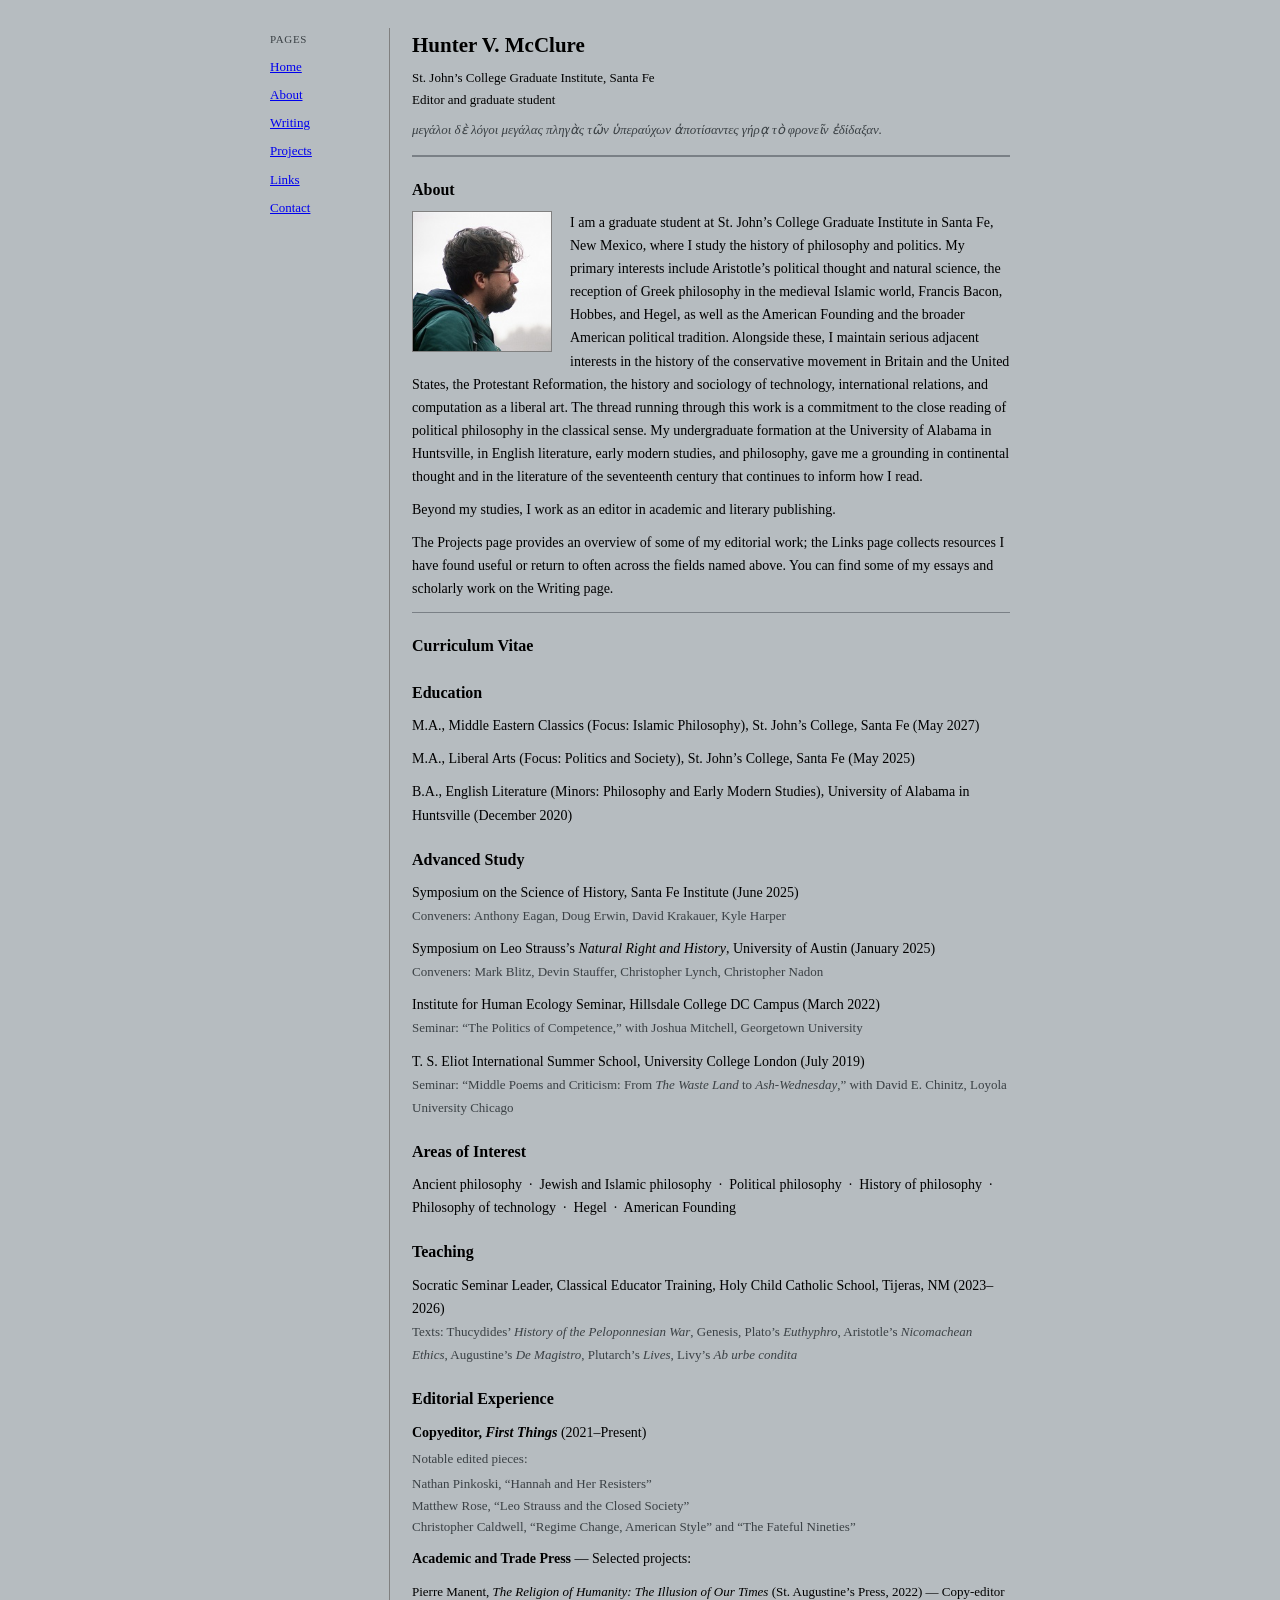
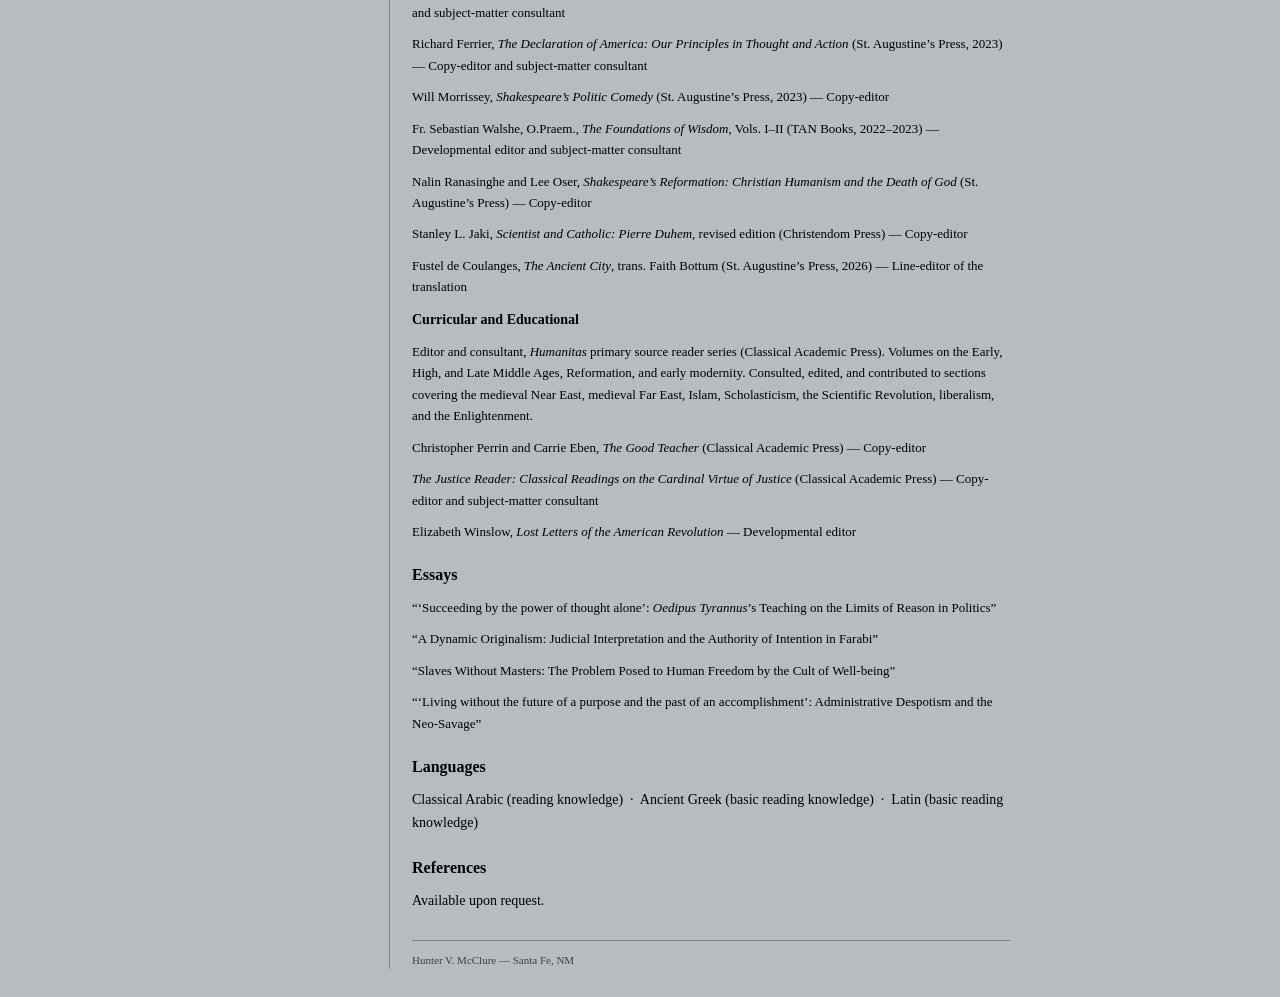
==== about.html @ e5b48d53 "Update about.html" ====
<!DOCTYPE html>
<html lang="en">
<head>
  <meta charset="UTF-8">
  <meta name="viewport" content="width=device-width, initial-scale=1.0">
  <title>About &mdash; Hunter V. McClure</title>
  <link rel="stylesheet" href="style.css">
</head>
<body>
<div class="page-wrap">

  <nav class="nav-col">
    <div class="nav-label">Pages</div>
    <ul>
      <li><a href="index.html">Home</a></li>
      <li><a href="about.html">About</a></li>
      <li><a href="writing.html">Writing</a></li>
      <li><a href="projects.html">Projects</a></li>
      <li><a href="links.html">Links</a></li>
      <li><a href="contact.html">Contact</a></li>
    </ul>
  </nav>

  <div class="main-col">

    <header class="site-header">
      <h1>Hunter V. McClure</h1>
      <div class="tagline">
        St. John&#8217;s College Graduate Institute, Santa Fe<br>
        Editor and graduate student
      </div>
      <div class="epigraph">&#956;&#949;&#947;&#940;&#955;&#959;&#953; &#948;&#8050; &#955;&#972;&#947;&#959;&#953; &#956;&#949;&#947;&#940;&#955;&#945;&#962; &#960;&#955;&#951;&#947;&#8048;&#962; &#964;&#8182;&#957; &#8017;&#960;&#949;&#961;&#945;&#973;&#967;&#969;&#957; &#7936;&#960;&#959;&#964;&#943;&#963;&#945;&#957;&#964;&#949;&#962; &#947;&#942;&#961;&#8115; &#964;&#8056; &#966;&#961;&#959;&#957;&#949;&#8150;&#957; &#7952;&#948;&#943;&#948;&#945;&#958;&#945;&#957;.</div>
    </header>

    <hr>

    <h2>About</h2>

      <img src="photo.jpeg" alt="Hunter V. McClure"
           style="float:left; margin: 0 18px 12px 0;
                  border: 1px solid var(--border); max-width: 140px;">

    <p>I am a graduate student at St. John&#8217;s College Graduate Institute in Santa Fe, New Mexico, where I study the history of philosophy and politics. My primary interests include Aristotle&#8217;s political thought and natural science, the reception of Greek philosophy in the medieval Islamic world, Francis Bacon, Hobbes, and Hegel, as well as the American Founding and the broader American political tradition. Alongside these, I maintain serious adjacent interests in the history of the conservative movement in Britain and the United States, the Protestant Reformation, the history and sociology of technology, international relations, and computation as a liberal art. The thread running through this work is a commitment to the close reading of political philosophy in the classical sense. My undergraduate formation at the University of Alabama in Huntsville, in English literature, early modern studies, and philosophy, gave me a grounding in continental thought and in the literature of the seventeenth century that continues to inform how I read.</p>

    <p>Beyond my studies, I work as an editor in academic and literary publishing.</p>

    <p>The Projects page provides an overview of some of my editorial work; the Links page collects resources I have found useful or return to often across the fields named above. You can find some of my essays and scholarly work on the Writing page.</p>

    <hr class="thin">

    <h2>Curriculum Vitae</h2>

    <h2>Education</h2>

    <p>M.A., Middle Eastern Classics (Focus: Islamic Philosophy), St. John&#8217;s College, Santa Fe (May 2027)</p>
    <p>M.A., Liberal Arts (Focus: Politics and Society), St. John&#8217;s College, Santa Fe (May 2025)</p>
    <p>B.A., English Literature (Minors: Philosophy and Early Modern Studies), University of Alabama in Huntsville (December 2020)</p>

    <h2>Advanced Study</h2>

    <p>Symposium on the Science of History, Santa Fe Institute (June 2025)<br>
    <span style="color: var(--text-muted); font-size: 13px;">Conveners: Anthony Eagan, Doug Erwin, David Krakauer, Kyle Harper</span></p>

    <p>Symposium on Leo Strauss&#8217;s <em>Natural Right and History</em>, University of Austin (January 2025)<br>
    <span style="color: var(--text-muted); font-size: 13px;">Conveners: Mark Blitz, Devin Stauffer, Christopher Lynch, Christopher Nadon</span></p>

    <p>Institute for Human Ecology Seminar, Hillsdale College DC Campus (March 2022)<br>
    <span style="color: var(--text-muted); font-size: 13px;">Seminar: &#8220;The Politics of Competence,&#8221; with Joshua Mitchell, Georgetown University</span></p>

    <p>T. S. Eliot International Summer School, University College London (July 2019)<br>
    <span style="color: var(--text-muted); font-size: 13px;">Seminar: &#8220;Middle Poems and Criticism: From <em>The Waste Land</em> to <em>Ash-Wednesday</em>,&#8221; with David E. Chinitz, Loyola University Chicago</span></p>

    <h2>Areas of Interest</h2>

    <p>Ancient philosophy &nbsp;&middot;&nbsp; Jewish and Islamic philosophy &nbsp;&middot;&nbsp; Political philosophy &nbsp;&middot;&nbsp; History of philosophy &nbsp;&middot;&nbsp; Philosophy of technology &nbsp;&middot;&nbsp; Hegel &nbsp;&middot;&nbsp; American Founding</p>

    <h2>Teaching</h2>

    <p>Socratic Seminar Leader, Classical Educator Training, Holy Child Catholic School, Tijeras, NM (2023&ndash;2026)<br>
    <span style="color: var(--text-muted); font-size: 13px;">Texts: Thucydides&#8217; <em>History of the Peloponnesian War</em>, Genesis, Plato&#8217;s <em>Euthyphro</em>, Aristotle&#8217;s <em>Nicomachean Ethics</em>, Augustine&#8217;s <em>De Magistro</em>, Plutarch&#8217;s <em>Lives</em>, Livy&#8217;s <em>Ab urbe condita</em></span></p>

    <h2>Editorial Experience</h2>

    <p><strong>Copyeditor, <em>First Things</em></strong> (2021&ndash;Present)</p>

    <p style="color: var(--text-muted); font-size: 13px; margin-top: -6px;">Notable edited pieces:</p>
    <p style="color: var(--text-muted); font-size: 13px; margin-top: -6px;">Nathan Pinkoski, &#8220;Hannah and Her Resisters&#8221;<br>
    Matthew Rose, &#8220;Leo Strauss and the Closed Society&#8221;<br>
    Christopher Caldwell, &#8220;Regime Change, American Style&#8221; and &#8220;The Fateful Nineties&#8221;</p>

    <p><strong>Academic and Trade Press</strong> &mdash; Selected projects:</p>

    <p style="font-size: 13px;">Pierre Manent, <em>The Religion of Humanity: The Illusion of Our Times</em> (St. Augustine&#8217;s Press, 2022) &mdash; Copy-editor and subject-matter consultant</p>
    <p style="font-size: 13px;">Richard Ferrier, <em>The Declaration of America: Our Principles in Thought and Action</em> (St. Augustine&#8217;s Press, 2023) &mdash; Copy-editor and subject-matter consultant</p>
    <p style="font-size: 13px;">Will Morrissey, <em>Shakespeare&#8217;s Politic Comedy</em> (St. Augustine&#8217;s Press, 2023) &mdash; Copy-editor</p>
    <p style="font-size: 13px;">Fr. Sebastian Walshe, O.Praem., <em>The Foundations of Wisdom</em>, Vols. I&ndash;II (TAN Books, 2022&ndash;2023) &mdash; Developmental editor and subject-matter consultant</p>
    <p style="font-size: 13px;">Nalin Ranasinghe and Lee Oser, <em>Shakespeare&#8217;s Reformation: Christian Humanism and the Death of God</em> (St. Augustine&#8217;s Press) &mdash; Copy-editor</p>
    <p style="font-size: 13px;">Stanley L. Jaki, <em>Scientist and Catholic: Pierre Duhem</em>, revised edition (Christendom Press) &mdash; Copy-editor</p>
    <p style="font-size: 13px;">Fustel de Coulanges, <em>The Ancient City</em>, trans. Faith Bottum (St. Augustine&#8217;s Press, 2026) &mdash; Line-editor of the translation</p>

    <p><strong>Curricular and Educational</strong></p>

    <p style="font-size: 13px;">Editor and consultant, <em>Humanitas</em> primary source reader series (Classical Academic Press). Volumes on the Early, High, and Late Middle Ages, Reformation, and early modernity. Consulted, edited, and contributed to sections covering the medieval Near East, medieval Far East, Islam, Scholasticism, the Scientific Revolution, liberalism, and the Enlightenment.</p>

    <p style="font-size: 13px;">Christopher Perrin and Carrie Eben, <em>The Good Teacher</em> (Classical Academic Press) &mdash; Copy-editor</p>
    <p style="font-size: 13px;"><em>The Justice Reader: Classical Readings on the Cardinal Virtue of Justice</em> (Classical Academic Press) &mdash; Copy-editor and subject-matter consultant</p>
    <p style="font-size: 13px;">Elizabeth Winslow, <em>Lost Letters of the American Revolution</em> &mdash; Developmental editor</p>

    <h2>Essays</h2>

    <p style="font-size: 13px;">&#8220;&#8216;Succeeding by the power of thought alone&#8217;: <em>Oedipus Tyrannus</em>&#8217;s Teaching on the Limits of Reason in Politics&#8221;</p>
    <p style="font-size: 13px;">&#8220;A Dynamic Originalism: Judicial Interpretation and the Authority of Intention in Farabi&#8221;</p>
    <p style="font-size: 13px;">&#8220;Slaves Without Masters: The Problem Posed to Human Freedom by the Cult of Well-being&#8221;</p>
    <p style="font-size: 13px;">&#8220;&#8216;Living without the future of a purpose and the past of an accomplishment&#8217;: Administrative Despotism and the Neo-Savage&#8221;</p>

    <h2>Languages</h2>

    <p>Classical Arabic (reading knowledge) &nbsp;&middot;&nbsp; Ancient Greek (basic reading knowledge) &nbsp;&middot;&nbsp; Latin (basic reading knowledge)</p>

    <h2>References</h2>

    <p>Available upon request.</p>

    <div class="site-footer">
      Hunter V. McClure &mdash; Santa Fe, NM
    </div>

  </div>
</div>
</body>
</html>
---- style.css ----
/* ── Palette: classic browser grey ── */
:root {
  --bg:           #b6bcc0;
  --text:         #000000;
  --text-muted:   #3a4044;
  --link:         #0000ee;
  --link-visited: #551a8b;
  --link-active:  #ee0000;
  --rule:         #7a8086;
  --border:       #808080;
  --nav-border:   #808080;
  --font:         Palatino, 'Palatino Linotype', 'Book Antiqua', serif;
}

* { margin: 0; padding: 0; box-sizing: border-box; }

body {
  background: var(--bg);
  color: var(--text);
  font-family: var(--font);
  font-size: 14px;
  line-height: 1.65;
  overflow-y: scroll;
}

/* ── Layout ── */
.page-wrap {
  display: flex;
  max-width: 780px;
  margin: 0 auto;
  padding: 28px 20px;
}

/* Left navigation column */
.nav-col {
  width: 120px;
  min-width: 120px;
  padding-right: 18px;
  border-right: 1px solid var(--nav-border);
  margin-right: 22px;
  padding-top: 2px;
  flex-shrink: 0;
}

.nav-col .nav-label {
  font-size: 11px;
  color: var(--text-muted);
  text-transform: uppercase;
  letter-spacing: 0.06em;
  margin-bottom: 7px;
}

.nav-col ul {
  list-style: none;
}

.nav-col ul li {
  margin-bottom: 5px;
}

.nav-col ul li a {
  font-size: 13px;
  color: var(--link);
  text-decoration: underline;
}

.nav-col ul li a:visited {
  color: var(--link-visited);
}

.nav-col ul li a:active {
  color: var(--link-active);
}

.nav-col ul li a:hover {
  color: #ee0000;
}

/* Main content column */
.main-col {
  flex: 1;
  min-width: 0;
}

/* ── Site header ── */
.site-header {
  margin-bottom: 14px;
}

.site-header h1 {
  font-size: 21px;
  font-weight: bold;
  font-family: var(--font);
  color: var(--text);
  margin-bottom: 4px;
}

.site-header .tagline {
  font-size: 13px;
  color: var(--text);
  line-height: 1.75;
  margin-bottom: 7px;
}

.site-header .epigraph {
  font-size: 13px;
  font-style: italic;
  color: var(--text-muted);
  line-height: 1.65;
}

/* ── Rules ── */
hr {
  border: none;
  border-top: 2px solid var(--rule);
  margin: 14px 0;
}

hr.thin {
  border-top-width: 1px;
  margin: 12px 0;
}

/* ── General typography ── */
h2 {
  font-size: 16px;
  font-weight: bold;
  font-family: var(--font);
  color: var(--text);
  margin: 20px 0 8px;
}

h2:first-child {
  margin-top: 0;
}

p {
  margin-bottom: 10px;
}

a {
  color: var(--link);
}

a:visited {
  color: var(--link-visited);
}

a:active {
  color: var(--link-active);
}

a:hover {
  color: #ee0000;
}

/* ── Entry lists: Writing and Projects ── */
.entry-list {
  list-style: none;
  margin-top: 12px;
}

.entry-list li {
  margin-bottom: 16px;
  padding-bottom: 16px;
  border-bottom: 1px solid var(--border);
}

.entry-list li:last-child {
  border-bottom: none;
  margin-bottom: 0;
  padding-bottom: 0;
}

.entry-title {
  font-weight: bold;
}

.entry-date {
  font-size: 12px;
  color: var(--text-muted);
  margin-left: 8px;
}

.entry-annotation {
  font-size: 13px;
  color: var(--text-muted);
  margin-top: 4px;
  line-height: 1.55;
}

/* ── Links page ── */
.links-section {
  margin-bottom: 20px;
}

.links-section h2 {
  margin-bottom: 8px;
}

.links-section ul {
  list-style: none;
}

.links-section ul li {
  margin-bottom: 10px;
}

.link-annotation {
  font-size: 12px;
  color: var(--text-muted);
  display: block;
  margin-top: 2px;
  line-height: 1.5;
}

/* ── Links page subheaders ── */
.links-section h3 {
  font-size: 13px;
  font-weight: bold;
  font-family: var(--font);
  color: var(--text);
  font-variant: small-caps;
  letter-spacing: 0.04em;
  margin: 16px 0 6px;
}

.links-section h3:first-of-type {
  margin-top: 8px;
}

/* ── Links page table of contents ── */
.links-toc {
  display: flex;
  flex-wrap: wrap;
  gap: 4px 12px;
  font-size: 13px;
  line-height: 1.9;
  margin: 6px 0 4px;
}

.links-toc .toc-item {
  white-space: nowrap;
}

.links-toc .toc-break {
  flex-basis: 100%;
  height: 0;
}

/* ── Contact page ── */
.contact-list {
  list-style: none;
  margin-top: 12px;
}

.contact-list li {
  margin-bottom: 12px;
  font-size: 13px;
  line-height: 1.5;
}

.contact-label {
  font-size: 11px;
  color: var(--text-muted);
  text-transform: uppercase;
  letter-spacing: 0.05em;
  display: block;
  margin-bottom: 2px;
}

/* ── Homepage intro ── */
.intro {
  font-size: 14px;
  line-height: 1.7;
}

/* ── Footer ── */
.site-footer {
  margin-top: 28px;
  padding-top: 10px;
  border-top: 1px solid var(--rule);
  font-size: 11px;
  color: var(--text-muted);
}

/* ── Placeholder text ── */
.placeholder {
  font-size: 13px;
  color: var(--text-muted);
  font-style: italic;
}

/* ── Photo placeholder comment (about.html) ──
   When ready, insert inside .main-col before the prose:
   <img src="photo.jpg" alt="Hunter V. McClure"
        style="float:left; margin: 0 18px 12px 0;
               border: 1px solid var(--border); max-width: 140px;">
── */
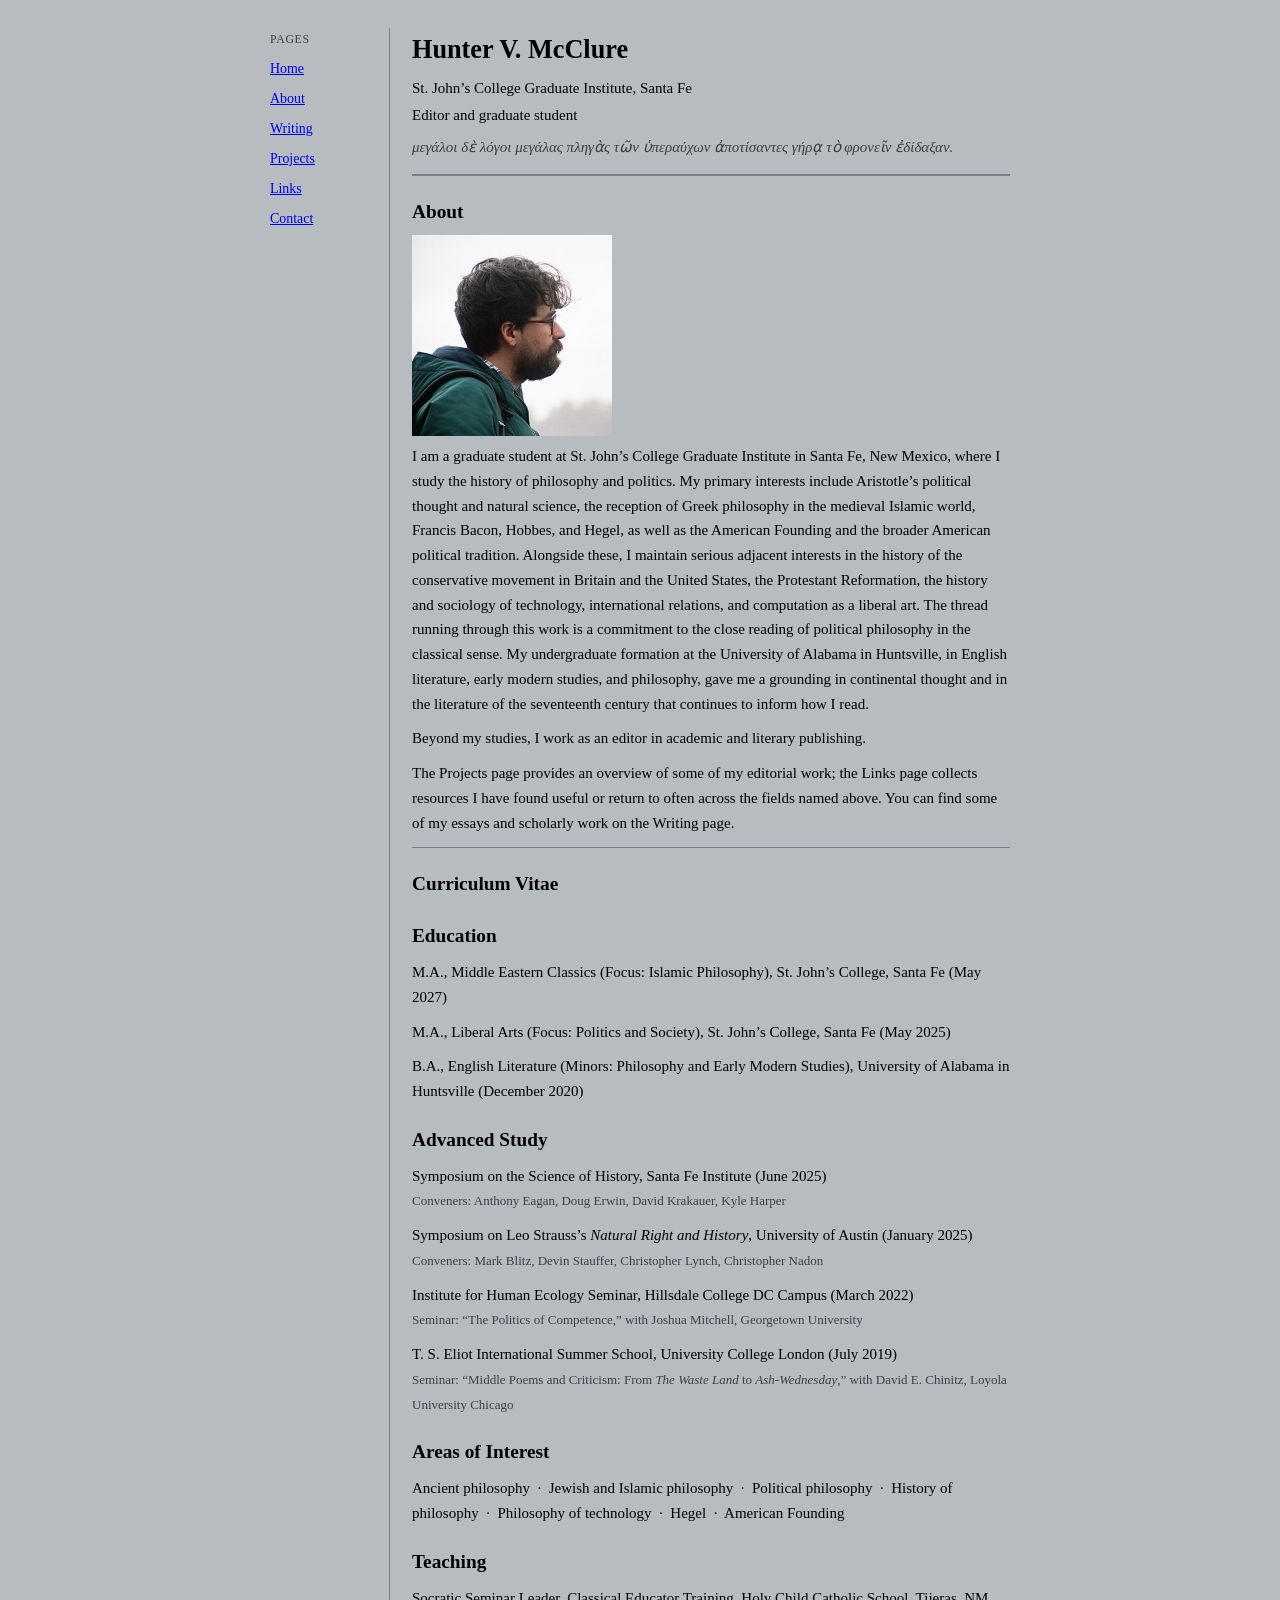
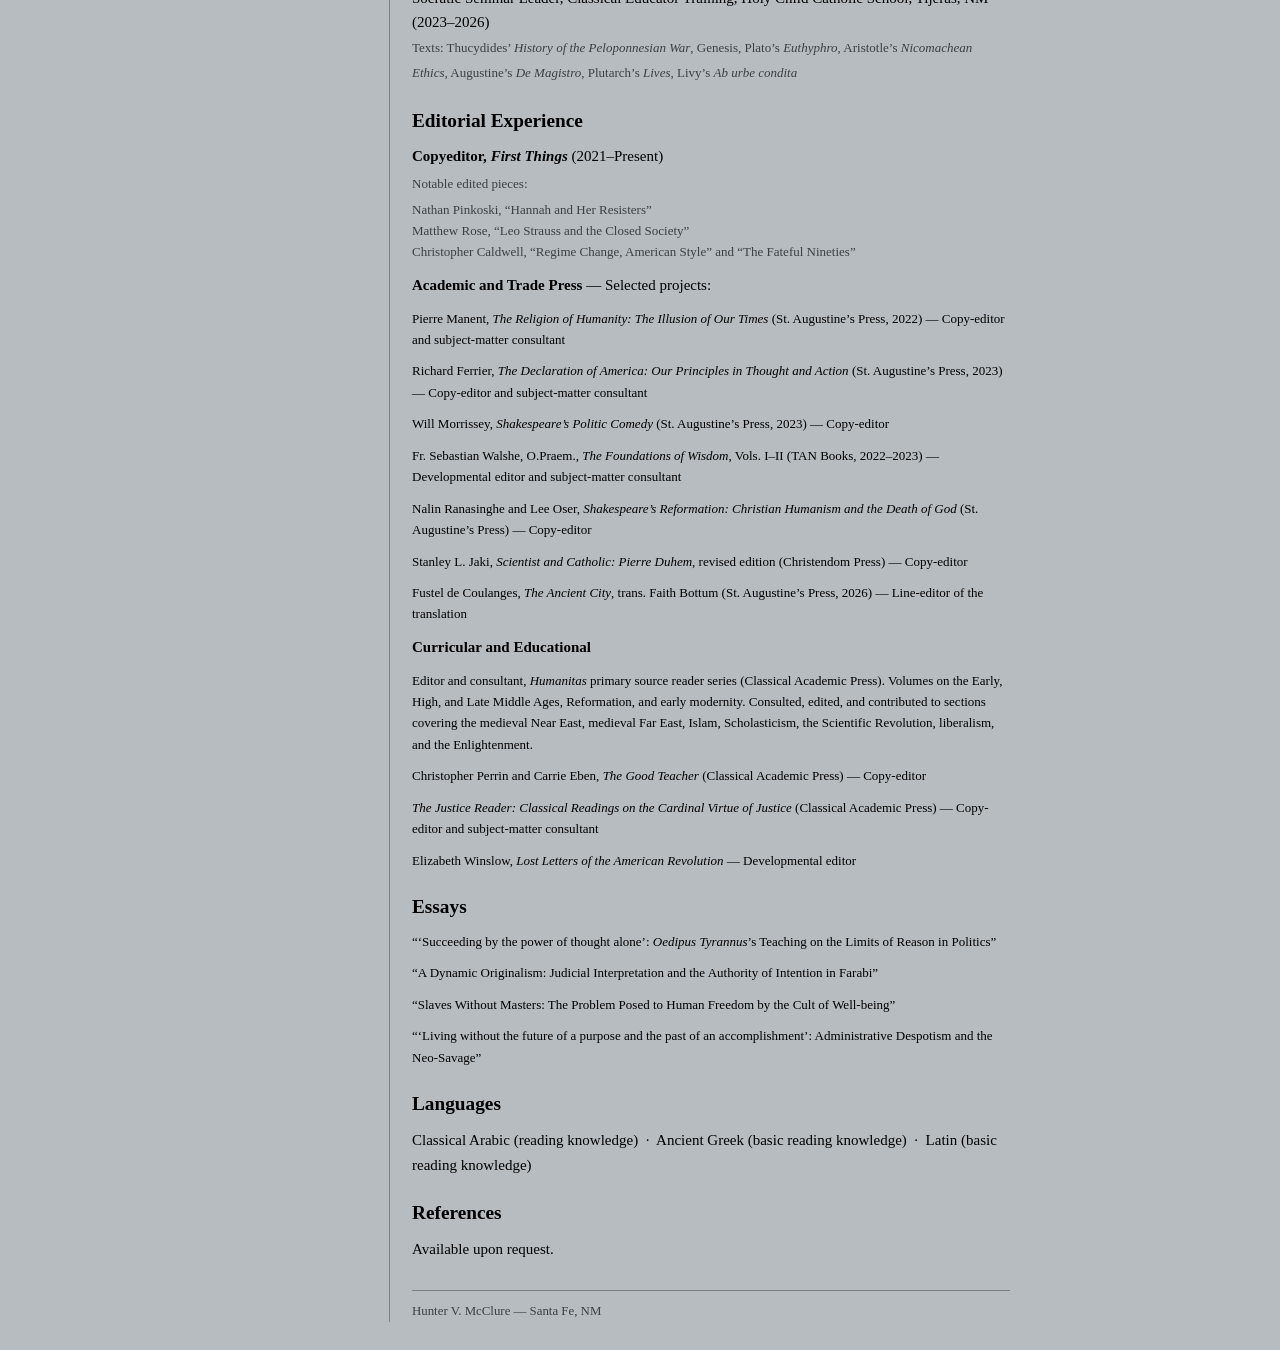
==== commit c383d33e: "Update image tag for about section" ====
--- a/about.html
+++ b/about.html
@@ -36,9 +36,7 @@
 
     <h2>About</h2>
 
-      <img src="photo.jpeg" alt="Hunter V. McClure"
-           style="float:left; margin: 0 18px 12px 0;
-                  border: 1px solid var(--border); max-width: 140px;">
+      <img class="about-photo" src="photo.jpeg" alt="Hunter V. McClure">
 
     <p>I am a graduate student at St. John&#8217;s College Graduate Institute in Santa Fe, New Mexico, where I study the history of philosophy and politics. My primary interests include Aristotle&#8217;s political thought and natural science, the reception of Greek philosophy in the medieval Islamic world, Francis Bacon, Hobbes, and Hegel, as well as the American Founding and the broader American political tradition. Alongside these, I maintain serious adjacent interests in the history of the conservative movement in Britain and the United States, the Protestant Reformation, the history and sociology of technology, international relations, and computation as a liberal art. The thread running through this work is a commitment to the close reading of political philosophy in the classical sense. My undergraduate formation at the University of Alabama in Huntsville, in English literature, early modern studies, and philosophy, gave me a grounding in continental thought and in the literature of the seventeenth century that continues to inform how I read.</p>
 
--- a/style.css
+++ b/style.css
@@ -1,4 +1,4 @@
-/* ── Palette: classic browser grey ── */
+/* ── Palette: cool pewter ── */
 :root {
   --bg:           #b6bcc0;
   --text:         #000000;
@@ -14,11 +14,15 @@
 
 * { margin: 0; padding: 0; box-sizing: border-box; }
 
+html {
+  font-size: 15px;
+}
+
 body {
   background: var(--bg);
   color: var(--text);
   font-family: var(--font);
-  font-size: 14px;
+  font-size: 1rem;
   line-height: 1.65;
   overflow-y: scroll;
 }
@@ -43,7 +47,7 @@
 }
 
 .nav-col .nav-label {
-  font-size: 11px;
+  font-size: 0.786rem;
   color: var(--text-muted);
   text-transform: uppercase;
   letter-spacing: 0.06em;
@@ -59,7 +63,7 @@
 }
 
 .nav-col ul li a {
-  font-size: 13px;
+  font-size: 0.929rem;
   color: var(--link);
   text-decoration: underline;
 }
@@ -88,7 +92,7 @@
 }
 
 .site-header h1 {
-  font-size: 21px;
+  font-size: 1.75rem;
   font-weight: bold;
   font-family: var(--font);
   color: var(--text);
@@ -96,14 +100,14 @@
 }
 
 .site-header .tagline {
-  font-size: 13px;
+  font-size: 1rem;
   color: var(--text);
   line-height: 1.75;
   margin-bottom: 7px;
 }
 
 .site-header .epigraph {
-  font-size: 13px;
+  font-size: 1rem;
   font-style: italic;
   color: var(--text-muted);
   line-height: 1.65;
@@ -123,7 +127,7 @@
 
 /* ── General typography ── */
 h2 {
-  font-size: 16px;
+  font-size: 1.286rem;
   font-weight: bold;
   font-family: var(--font);
   color: var(--text);
@@ -177,13 +181,13 @@
 }
 
 .entry-date {
-  font-size: 12px;
+  font-size: 0.929rem;
   color: var(--text-muted);
   margin-left: 8px;
 }
 
 .entry-annotation {
-  font-size: 13px;
+  font-size: 1rem;
   color: var(--text-muted);
   margin-top: 4px;
   line-height: 1.55;
@@ -207,7 +211,7 @@
 }
 
 .link-annotation {
-  font-size: 12px;
+  font-size: 0.929rem;
   color: var(--text-muted);
   display: block;
   margin-top: 2px;
@@ -216,7 +220,7 @@
 
 /* ── Links page subheaders ── */
 .links-section h3 {
-  font-size: 13px;
+  font-size: 0.929rem;
   font-weight: bold;
   font-family: var(--font);
   color: var(--text);
@@ -234,7 +238,7 @@
   display: flex;
   flex-wrap: wrap;
   gap: 4px 12px;
-  font-size: 13px;
+  font-size: 1rem;
   line-height: 1.9;
   margin: 6px 0 4px;
 }
@@ -256,12 +260,12 @@
 
 .contact-list li {
   margin-bottom: 12px;
-  font-size: 13px;
+  font-size: 0.929rem;
   line-height: 1.5;
 }
 
 .contact-label {
-  font-size: 11px;
+  font-size: 0.786rem;
   color: var(--text-muted);
   text-transform: uppercase;
   letter-spacing: 0.05em;
@@ -271,7 +275,7 @@
 
 /* ── Homepage intro ── */
 .intro {
-  font-size: 14px;
+  font-size: 1rem;
   line-height: 1.7;
 }
 
@@ -280,13 +284,13 @@
   margin-top: 28px;
   padding-top: 10px;
   border-top: 1px solid var(--rule);
-  font-size: 11px;
+  font-size: 0.857rem;
   color: var(--text-muted);
 }
 
 /* ── Placeholder text ── */
 .placeholder {
-  font-size: 13px;
+  font-size: 0.929rem;
   color: var(--text-muted);
   font-style: italic;
 }
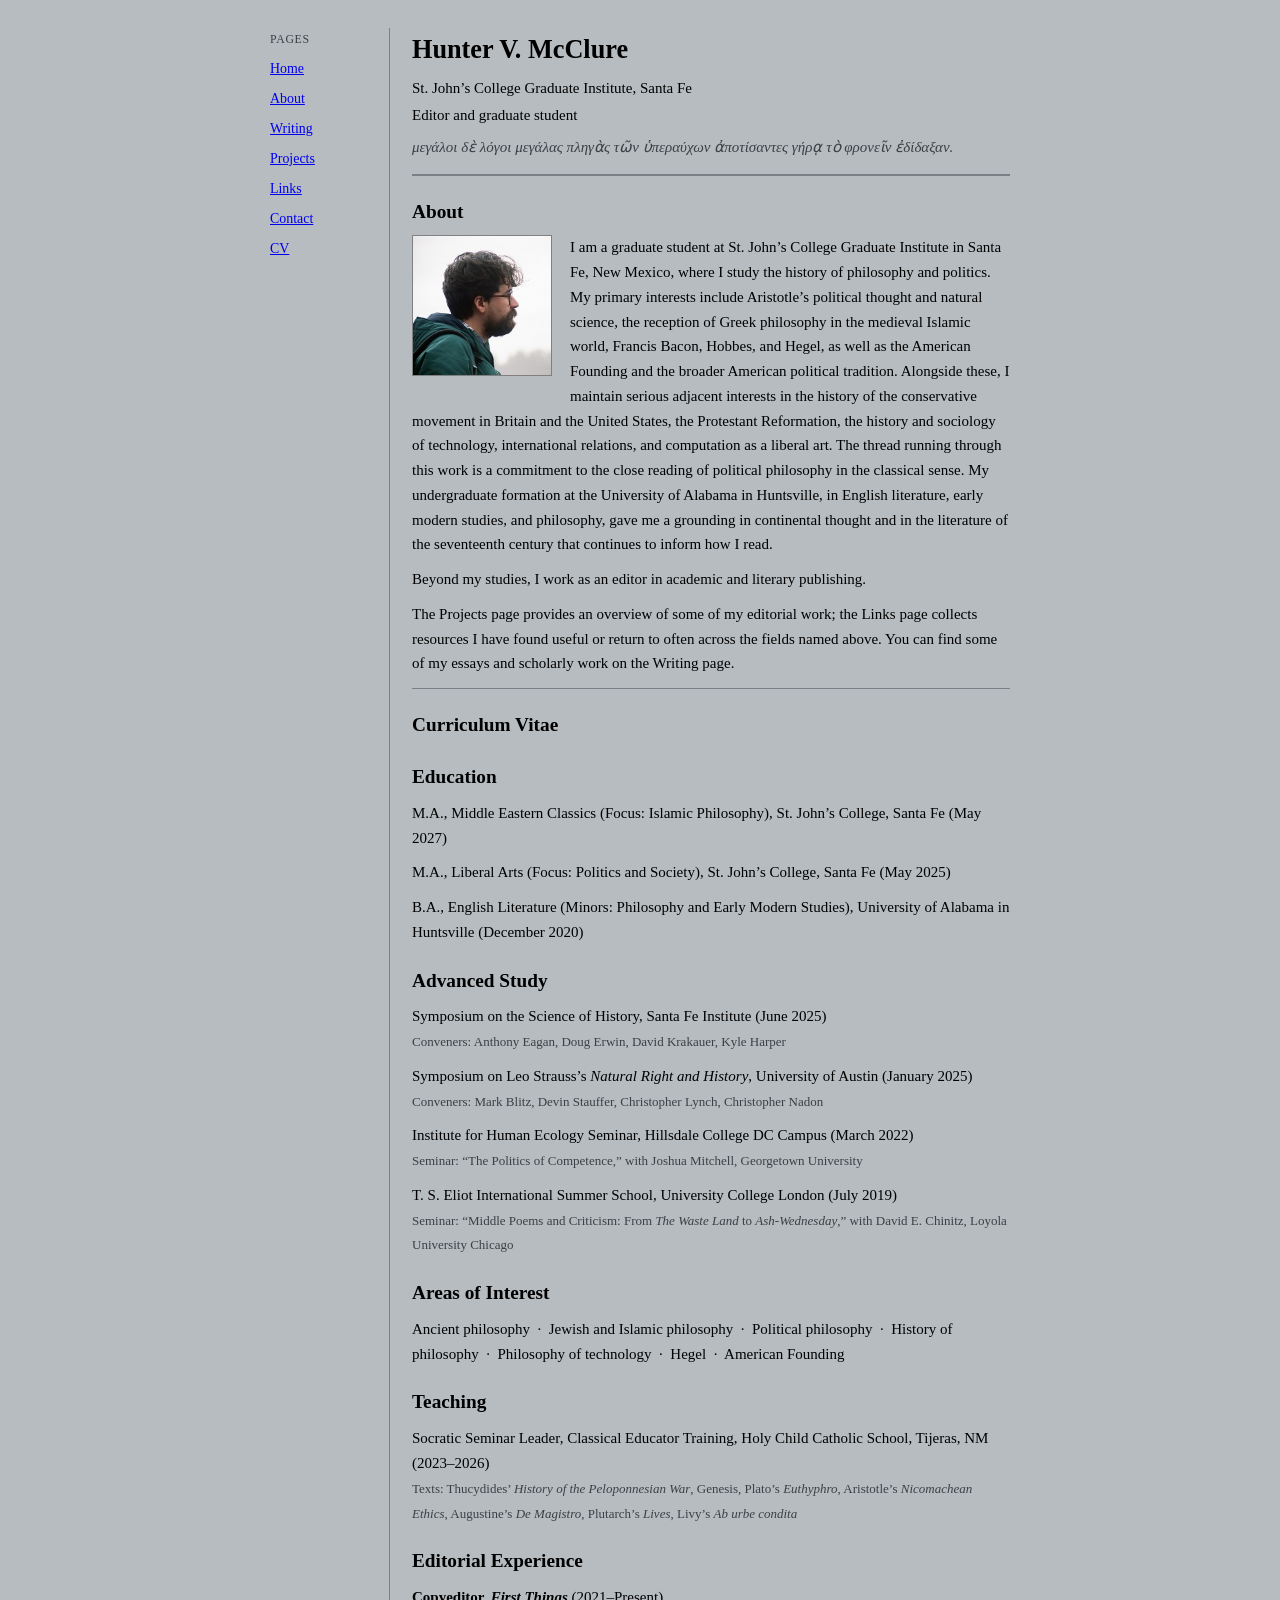
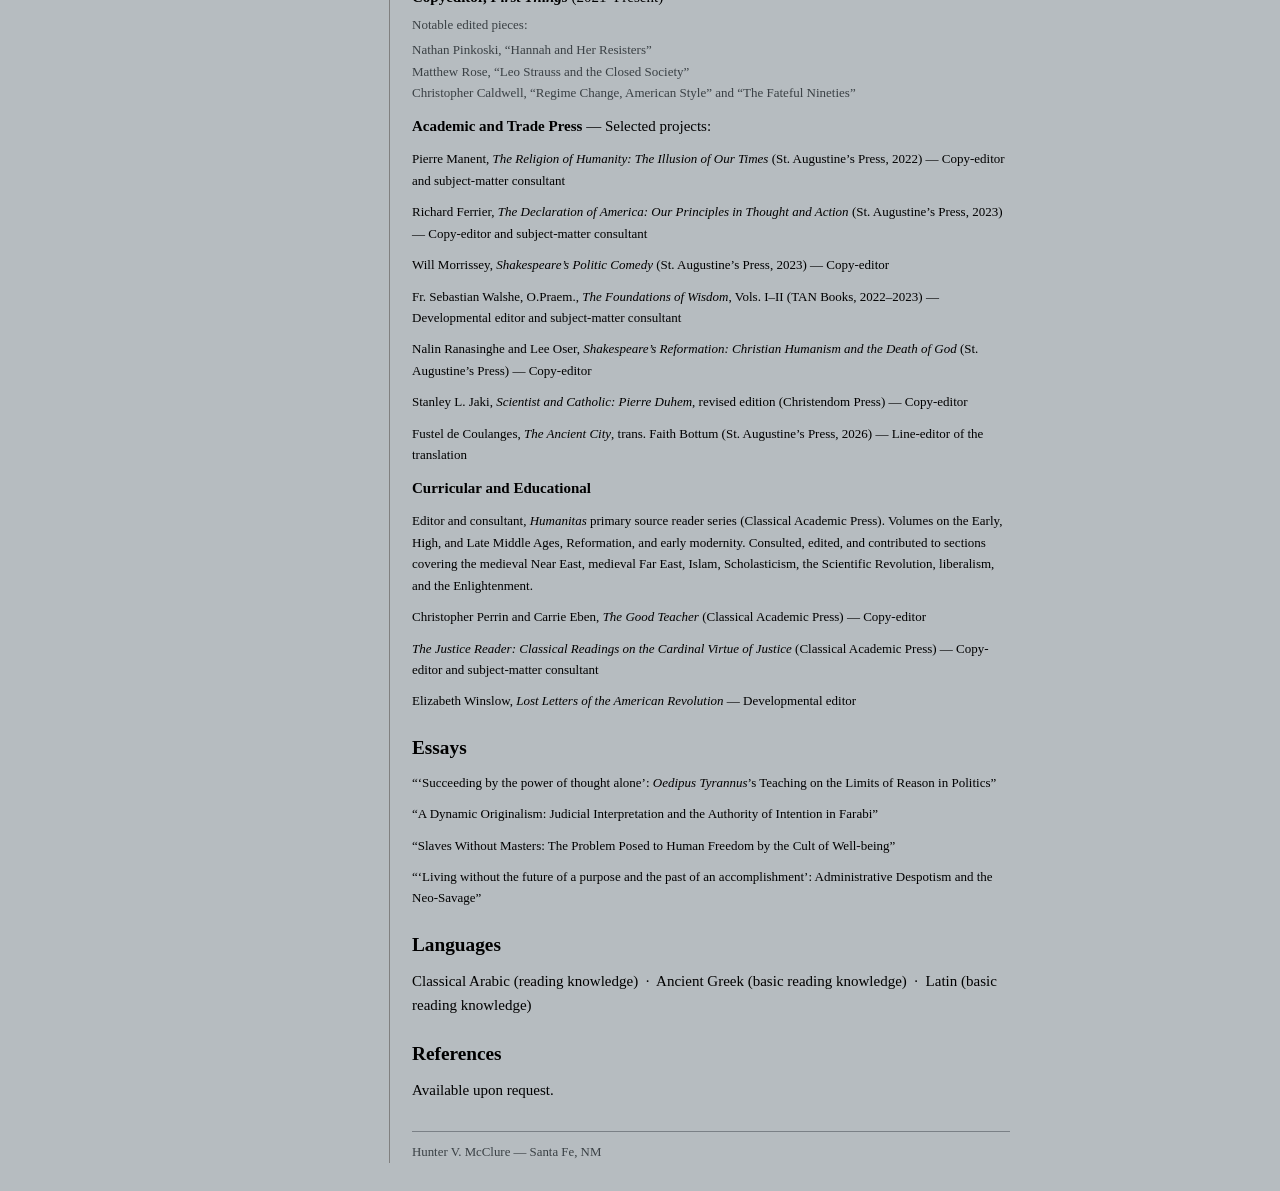
==== commit 27d01802: "Update about.html" ====
--- a/about.html
+++ b/about.html
@@ -18,6 +18,7 @@
       <li><a href="projects.html">Projects</a></li>
       <li><a href="links.html">Links</a></li>
       <li><a href="contact.html">Contact</a></li>
+      <li><a href="cv.html">CV</a></li>
     </ul>
   </nav>
 
--- a/style.css
+++ b/style.css
@@ -273,6 +273,37 @@
   margin-bottom: 2px;
 }
 
+/* ── CV page ── */
+.main-col > h3 {
+  font-size: 1.071rem;
+  font-weight: bold;
+  font-family: var(--font);
+  color: var(--text);
+  margin: 18px 0 6px;
+}
+
+.cv-list {
+  list-style: none;
+  margin-bottom: 14px;
+}
+
+.cv-list li {
+  margin-bottom: 8px;
+}
+
+.cv-list.cv-detail li {
+  font-size: 0.929rem;
+  margin-bottom: 4px;
+}
+
+.cv-meta {
+  display: block;
+  font-size: 0.929rem;
+  color: var(--text-muted);
+  margin-top: 2px;
+  line-height: 1.5;
+}
+
 /* ── Homepage intro ── */
 .intro {
   font-size: 1rem;
@@ -295,9 +326,19 @@
   font-style: italic;
 }
 
-/* ── Photo placeholder comment (about.html) ──
-   When ready, insert inside .main-col before the prose:
-   <img src="photo.jpg" alt="Hunter V. McClure"
-        style="float:left; margin: 0 18px 12px 0;
-               border: 1px solid var(--border); max-width: 140px;">
-── */
+/* ── About page photo ── */
+.about-photo {
+  float: left;
+  margin: 0 18px 12px 0;
+  border: 1px solid var(--border);
+  max-width: 140px;
+}
+
+@media (max-width: 600px) {
+  .about-photo {
+    float: none;
+    display: block;
+    margin: 0 0 12px 0;
+    max-width: 100%;
+  }
+}
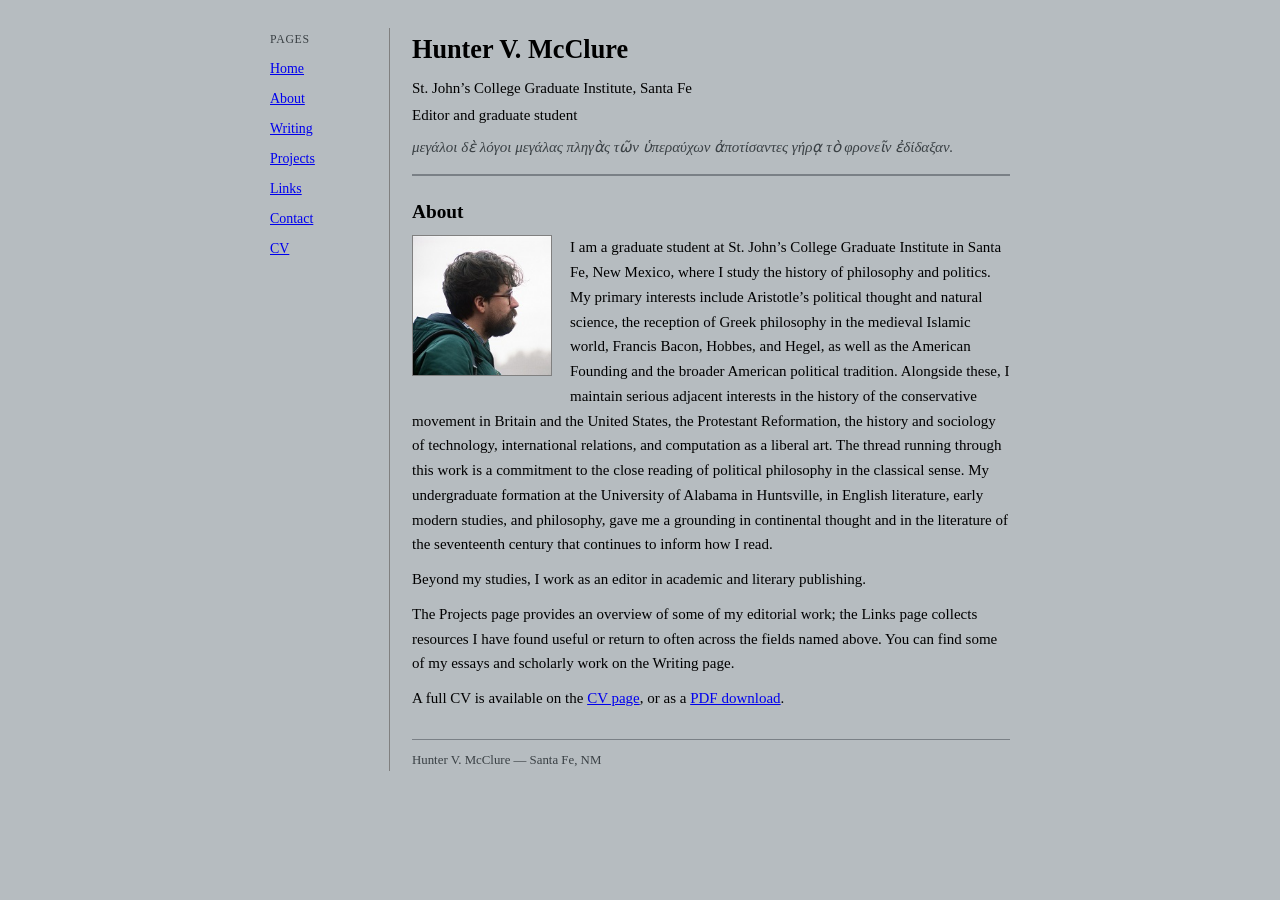
==== commit 7a177899: "Update about.html" ====
--- a/about.html
+++ b/about.html
@@ -45,80 +45,7 @@
 
     <p>The Projects page provides an overview of some of my editorial work; the Links page collects resources I have found useful or return to often across the fields named above. You can find some of my essays and scholarly work on the Writing page.</p>
 
-    <hr class="thin">
-
-    <h2>Curriculum Vitae</h2>
-
-    <h2>Education</h2>
-
-    <p>M.A., Middle Eastern Classics (Focus: Islamic Philosophy), St. John&#8217;s College, Santa Fe (May 2027)</p>
-    <p>M.A., Liberal Arts (Focus: Politics and Society), St. John&#8217;s College, Santa Fe (May 2025)</p>
-    <p>B.A., English Literature (Minors: Philosophy and Early Modern Studies), University of Alabama in Huntsville (December 2020)</p>
-
-    <h2>Advanced Study</h2>
-
-    <p>Symposium on the Science of History, Santa Fe Institute (June 2025)<br>
-    <span style="color: var(--text-muted); font-size: 13px;">Conveners: Anthony Eagan, Doug Erwin, David Krakauer, Kyle Harper</span></p>
-
-    <p>Symposium on Leo Strauss&#8217;s <em>Natural Right and History</em>, University of Austin (January 2025)<br>
-    <span style="color: var(--text-muted); font-size: 13px;">Conveners: Mark Blitz, Devin Stauffer, Christopher Lynch, Christopher Nadon</span></p>
-
-    <p>Institute for Human Ecology Seminar, Hillsdale College DC Campus (March 2022)<br>
-    <span style="color: var(--text-muted); font-size: 13px;">Seminar: &#8220;The Politics of Competence,&#8221; with Joshua Mitchell, Georgetown University</span></p>
-
-    <p>T. S. Eliot International Summer School, University College London (July 2019)<br>
-    <span style="color: var(--text-muted); font-size: 13px;">Seminar: &#8220;Middle Poems and Criticism: From <em>The Waste Land</em> to <em>Ash-Wednesday</em>,&#8221; with David E. Chinitz, Loyola University Chicago</span></p>
-
-    <h2>Areas of Interest</h2>
-
-    <p>Ancient philosophy &nbsp;&middot;&nbsp; Jewish and Islamic philosophy &nbsp;&middot;&nbsp; Political philosophy &nbsp;&middot;&nbsp; History of philosophy &nbsp;&middot;&nbsp; Philosophy of technology &nbsp;&middot;&nbsp; Hegel &nbsp;&middot;&nbsp; American Founding</p>
-
-    <h2>Teaching</h2>
-
-    <p>Socratic Seminar Leader, Classical Educator Training, Holy Child Catholic School, Tijeras, NM (2023&ndash;2026)<br>
-    <span style="color: var(--text-muted); font-size: 13px;">Texts: Thucydides&#8217; <em>History of the Peloponnesian War</em>, Genesis, Plato&#8217;s <em>Euthyphro</em>, Aristotle&#8217;s <em>Nicomachean Ethics</em>, Augustine&#8217;s <em>De Magistro</em>, Plutarch&#8217;s <em>Lives</em>, Livy&#8217;s <em>Ab urbe condita</em></span></p>
-
-    <h2>Editorial Experience</h2>
-
-    <p><strong>Copyeditor, <em>First Things</em></strong> (2021&ndash;Present)</p>
-
-    <p style="color: var(--text-muted); font-size: 13px; margin-top: -6px;">Notable edited pieces:</p>
-    <p style="color: var(--text-muted); font-size: 13px; margin-top: -6px;">Nathan Pinkoski, &#8220;Hannah and Her Resisters&#8221;<br>
-    Matthew Rose, &#8220;Leo Strauss and the Closed Society&#8221;<br>
-    Christopher Caldwell, &#8220;Regime Change, American Style&#8221; and &#8220;The Fateful Nineties&#8221;</p>
-
-    <p><strong>Academic and Trade Press</strong> &mdash; Selected projects:</p>
-
-    <p style="font-size: 13px;">Pierre Manent, <em>The Religion of Humanity: The Illusion of Our Times</em> (St. Augustine&#8217;s Press, 2022) &mdash; Copy-editor and subject-matter consultant</p>
-    <p style="font-size: 13px;">Richard Ferrier, <em>The Declaration of America: Our Principles in Thought and Action</em> (St. Augustine&#8217;s Press, 2023) &mdash; Copy-editor and subject-matter consultant</p>
-    <p style="font-size: 13px;">Will Morrissey, <em>Shakespeare&#8217;s Politic Comedy</em> (St. Augustine&#8217;s Press, 2023) &mdash; Copy-editor</p>
-    <p style="font-size: 13px;">Fr. Sebastian Walshe, O.Praem., <em>The Foundations of Wisdom</em>, Vols. I&ndash;II (TAN Books, 2022&ndash;2023) &mdash; Developmental editor and subject-matter consultant</p>
-    <p style="font-size: 13px;">Nalin Ranasinghe and Lee Oser, <em>Shakespeare&#8217;s Reformation: Christian Humanism and the Death of God</em> (St. Augustine&#8217;s Press) &mdash; Copy-editor</p>
-    <p style="font-size: 13px;">Stanley L. Jaki, <em>Scientist and Catholic: Pierre Duhem</em>, revised edition (Christendom Press) &mdash; Copy-editor</p>
-    <p style="font-size: 13px;">Fustel de Coulanges, <em>The Ancient City</em>, trans. Faith Bottum (St. Augustine&#8217;s Press, 2026) &mdash; Line-editor of the translation</p>
-
-    <p><strong>Curricular and Educational</strong></p>
-
-    <p style="font-size: 13px;">Editor and consultant, <em>Humanitas</em> primary source reader series (Classical Academic Press). Volumes on the Early, High, and Late Middle Ages, Reformation, and early modernity. Consulted, edited, and contributed to sections covering the medieval Near East, medieval Far East, Islam, Scholasticism, the Scientific Revolution, liberalism, and the Enlightenment.</p>
-
-    <p style="font-size: 13px;">Christopher Perrin and Carrie Eben, <em>The Good Teacher</em> (Classical Academic Press) &mdash; Copy-editor</p>
-    <p style="font-size: 13px;"><em>The Justice Reader: Classical Readings on the Cardinal Virtue of Justice</em> (Classical Academic Press) &mdash; Copy-editor and subject-matter consultant</p>
-    <p style="font-size: 13px;">Elizabeth Winslow, <em>Lost Letters of the American Revolution</em> &mdash; Developmental editor</p>
-
-    <h2>Essays</h2>
-
-    <p style="font-size: 13px;">&#8220;&#8216;Succeeding by the power of thought alone&#8217;: <em>Oedipus Tyrannus</em>&#8217;s Teaching on the Limits of Reason in Politics&#8221;</p>
-    <p style="font-size: 13px;">&#8220;A Dynamic Originalism: Judicial Interpretation and the Authority of Intention in Farabi&#8221;</p>
-    <p style="font-size: 13px;">&#8220;Slaves Without Masters: The Problem Posed to Human Freedom by the Cult of Well-being&#8221;</p>
-    <p style="font-size: 13px;">&#8220;&#8216;Living without the future of a purpose and the past of an accomplishment&#8217;: Administrative Despotism and the Neo-Savage&#8221;</p>
-
-    <h2>Languages</h2>
-
-    <p>Classical Arabic (reading knowledge) &nbsp;&middot;&nbsp; Ancient Greek (basic reading knowledge) &nbsp;&middot;&nbsp; Latin (basic reading knowledge)</p>
-
-    <h2>References</h2>
-
-    <p>Available upon request.</p>
+    <p>A full CV is available on the <a href="cv.html">CV page</a>, or as a <a href="cv.pdf" download>PDF download</a>.</p>
 
     <div class="site-footer">
       Hunter V. McClure &mdash; Santa Fe, NM
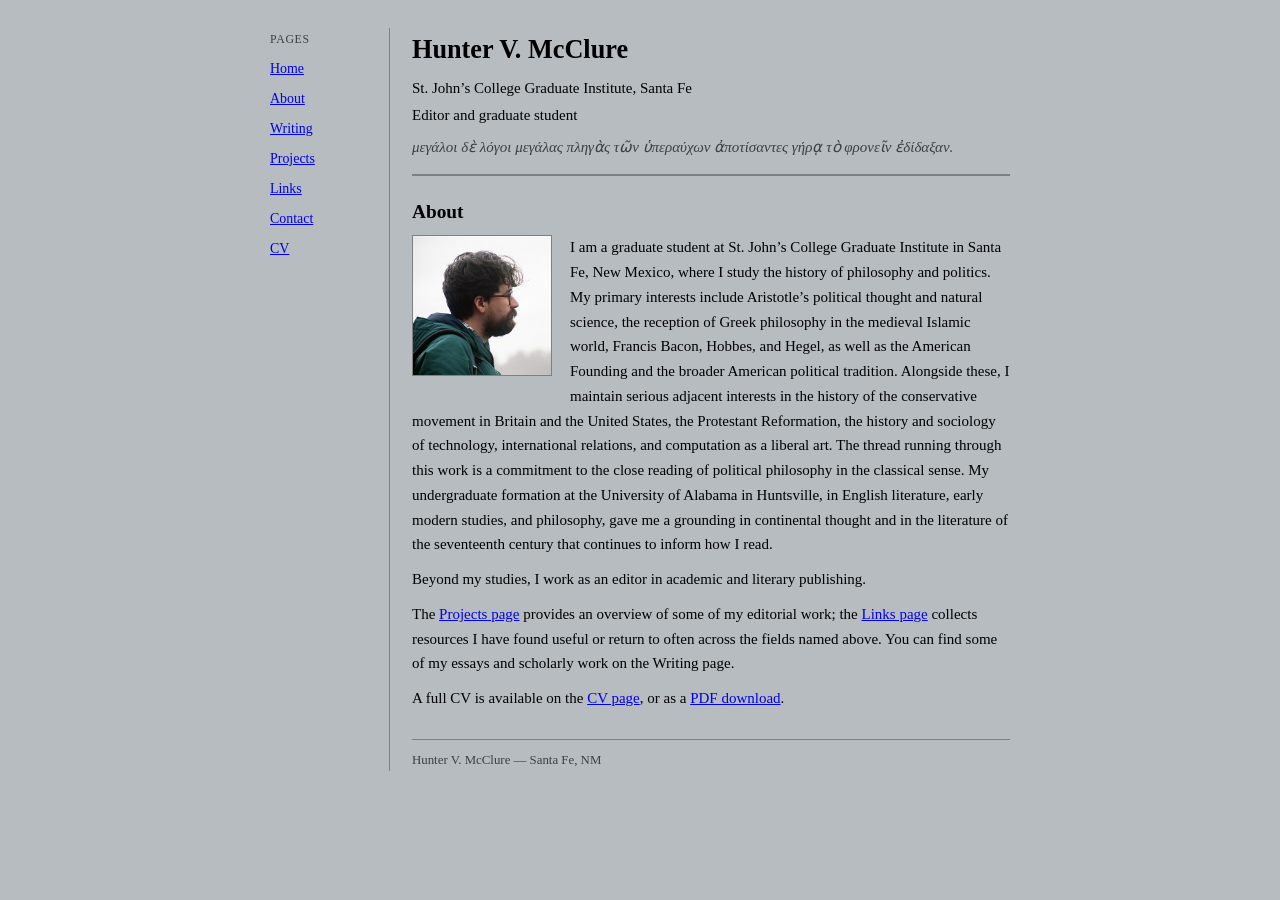
==== commit abf79bea: "Update about.html" ====
--- a/about.html
+++ b/about.html
@@ -43,7 +43,7 @@
 
     <p>Beyond my studies, I work as an editor in academic and literary publishing.</p>
 
-    <p>The Projects page provides an overview of some of my editorial work; the Links page collects resources I have found useful or return to often across the fields named above. You can find some of my essays and scholarly work on the Writing page.</p>
+    <p>The <a href="projects.html">Projects page</a> provides an overview of some of my editorial work; the <a href="Links.html">Links page</a> collects resources I have found useful or return to often across the fields named above. You can find some of my essays and scholarly work on the Writing page.</p>
 
     <p>A full CV is available on the <a href="cv.html">CV page</a>, or as a <a href="cv.pdf" download>PDF download</a>.</p>
 
--- a/style.css
+++ b/style.css
@@ -113,6 +113,18 @@
   line-height: 1.65;
 }
 
+.site-header .epigraph-cite {
+  font-size: 0.857rem;
+  color: var(--text-muted);
+  text-align: right;
+  margin-top: 4px;
+  line-height: 1.5;
+}
+
+.site-header .epigraph-cite em {
+  font-style: italic;
+}
+
 /* ── Rules ── */
 hr {
   border: none;
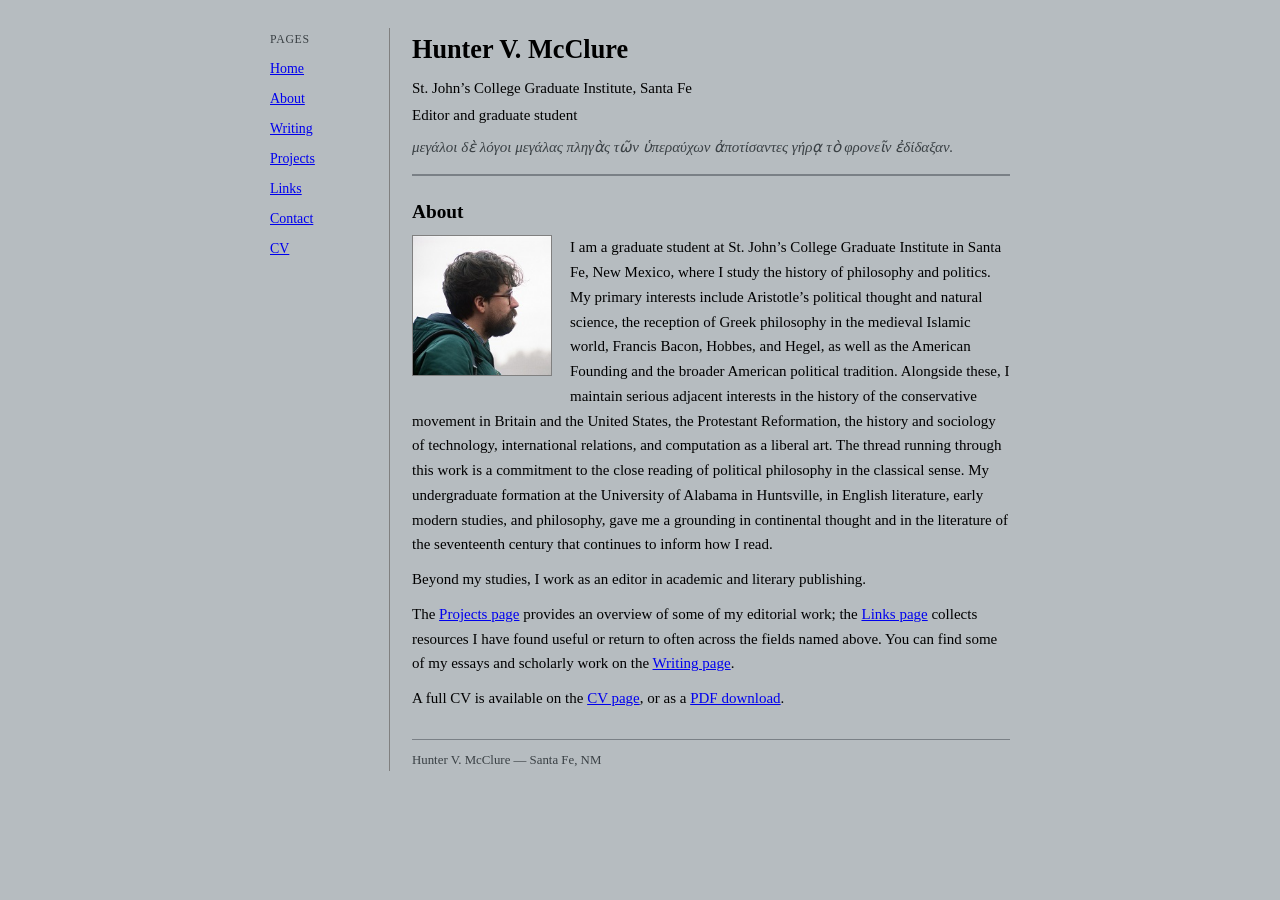
==== commit cbd7acce: "Update about.html" ====
--- a/about.html
+++ b/about.html
@@ -43,7 +43,7 @@
 
     <p>Beyond my studies, I work as an editor in academic and literary publishing.</p>
 
-    <p>The <a href="projects.html">Projects page</a> provides an overview of some of my editorial work; the <a href="Links.html">Links page</a> collects resources I have found useful or return to often across the fields named above. You can find some of my essays and scholarly work on the Writing page.</p>
+    <p>The <a href="projects.html">Projects page</a> provides an overview of some of my editorial work; the <a href="links.html">Links page</a> collects resources I have found useful or return to often across the fields named above. You can find some of my essays and scholarly work on the <a href="writing.html">Writing page</a>.</p>
 
     <p>A full CV is available on the <a href="cv.html">CV page</a>, or as a <a href="cv.pdf" download>PDF download</a>.</p>
 
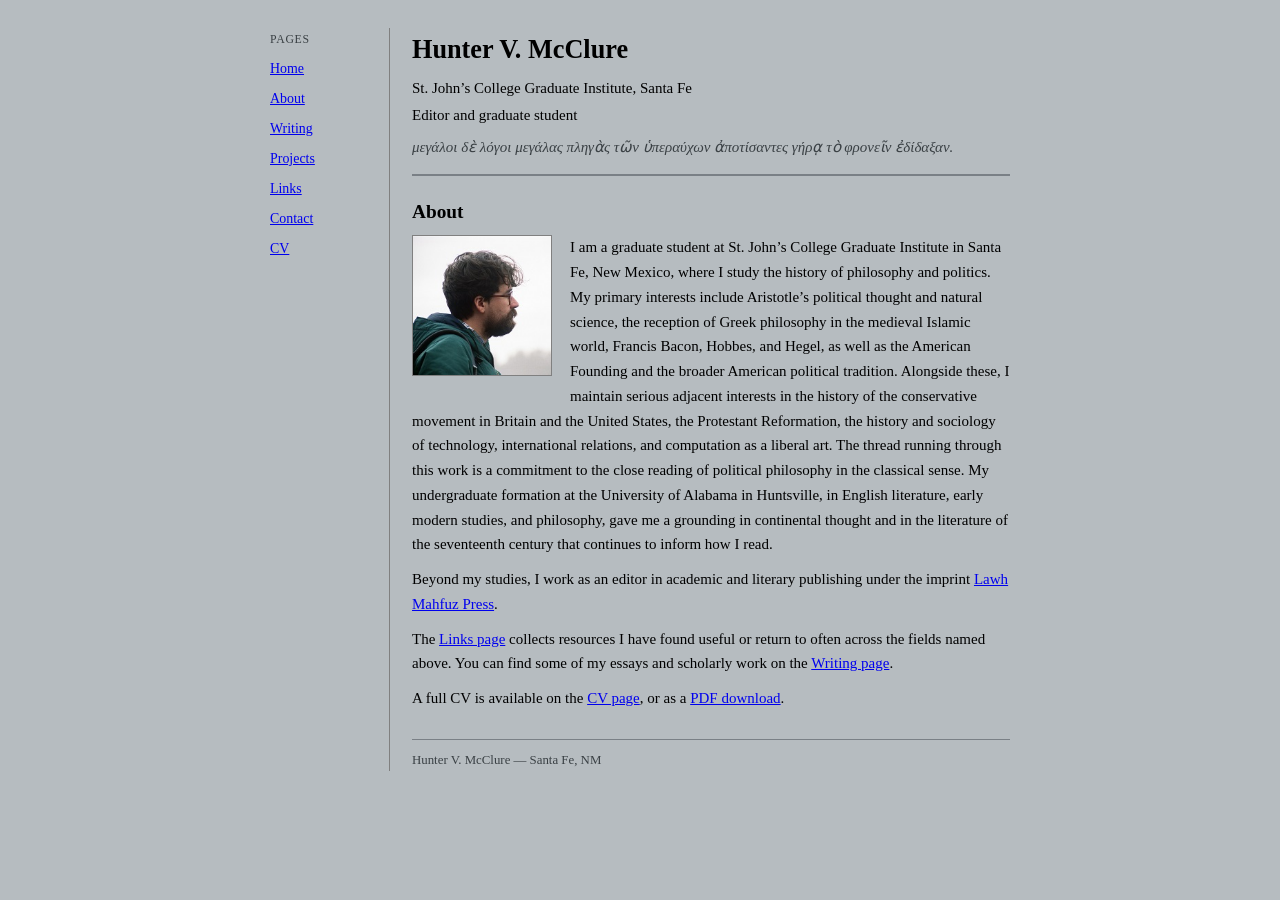
==== commit 3cd48d3e: "Update about.html" ====
--- a/about.html
+++ b/about.html
@@ -8,7 +8,6 @@
 </head>
 <body>
 <div class="page-wrap">
-
   <nav class="nav-col">
     <div class="nav-label">Pages</div>
     <ul>
@@ -21,9 +20,7 @@
       <li><a href="cv.html">CV</a></li>
     </ul>
   </nav>
-
   <div class="main-col">
-
     <header class="site-header">
       <h1>Hunter V. McClure</h1>
       <div class="tagline">
@@ -32,25 +29,16 @@
       </div>
       <div class="epigraph">&#956;&#949;&#947;&#940;&#955;&#959;&#953; &#948;&#8050; &#955;&#972;&#947;&#959;&#953; &#956;&#949;&#947;&#940;&#955;&#945;&#962; &#960;&#955;&#951;&#947;&#8048;&#962; &#964;&#8182;&#957; &#8017;&#960;&#949;&#961;&#945;&#973;&#967;&#969;&#957; &#7936;&#960;&#959;&#964;&#943;&#963;&#945;&#957;&#964;&#949;&#962; &#947;&#942;&#961;&#8115; &#964;&#8056; &#966;&#961;&#959;&#957;&#949;&#8150;&#957; &#7952;&#948;&#943;&#948;&#945;&#958;&#945;&#957;.</div>
     </header>
-
     <hr>
-
     <h2>About</h2>
-
       <img class="about-photo" src="photo.jpeg" alt="Hunter V. McClure">
-
     <p>I am a graduate student at St. John&#8217;s College Graduate Institute in Santa Fe, New Mexico, where I study the history of philosophy and politics. My primary interests include Aristotle&#8217;s political thought and natural science, the reception of Greek philosophy in the medieval Islamic world, Francis Bacon, Hobbes, and Hegel, as well as the American Founding and the broader American political tradition. Alongside these, I maintain serious adjacent interests in the history of the conservative movement in Britain and the United States, the Protestant Reformation, the history and sociology of technology, international relations, and computation as a liberal art. The thread running through this work is a commitment to the close reading of political philosophy in the classical sense. My undergraduate formation at the University of Alabama in Huntsville, in English literature, early modern studies, and philosophy, gave me a grounding in continental thought and in the literature of the seventeenth century that continues to inform how I read.</p>
-
-    <p>Beyond my studies, I work as an editor in academic and literary publishing.</p>
-
-    <p>The <a href="projects.html">Projects page</a> provides an overview of some of my editorial work; the <a href="links.html">Links page</a> collects resources I have found useful or return to often across the fields named above. You can find some of my essays and scholarly work on the <a href="writing.html">Writing page</a>.</p>
-
+    <p>Beyond my studies, I work as an editor in academic and literary publishing under the imprint <a href="https://lawhmahfuzpress.com" target="_blank" rel="noopener">Lawh Mahfuz Press</a>.</p>
+    <p>The <a href="links.html">Links page</a> collects resources I have found useful or return to often across the fields named above. You can find some of my essays and scholarly work on the <a href="writing.html">Writing page</a>.</p>
     <p>A full CV is available on the <a href="cv.html">CV page</a>, or as a <a href="cv.pdf" download>PDF download</a>.</p>
-
     <div class="site-footer">
       Hunter V. McClure &mdash; Santa Fe, NM
     </div>
-
   </div>
 </div>
 </body>
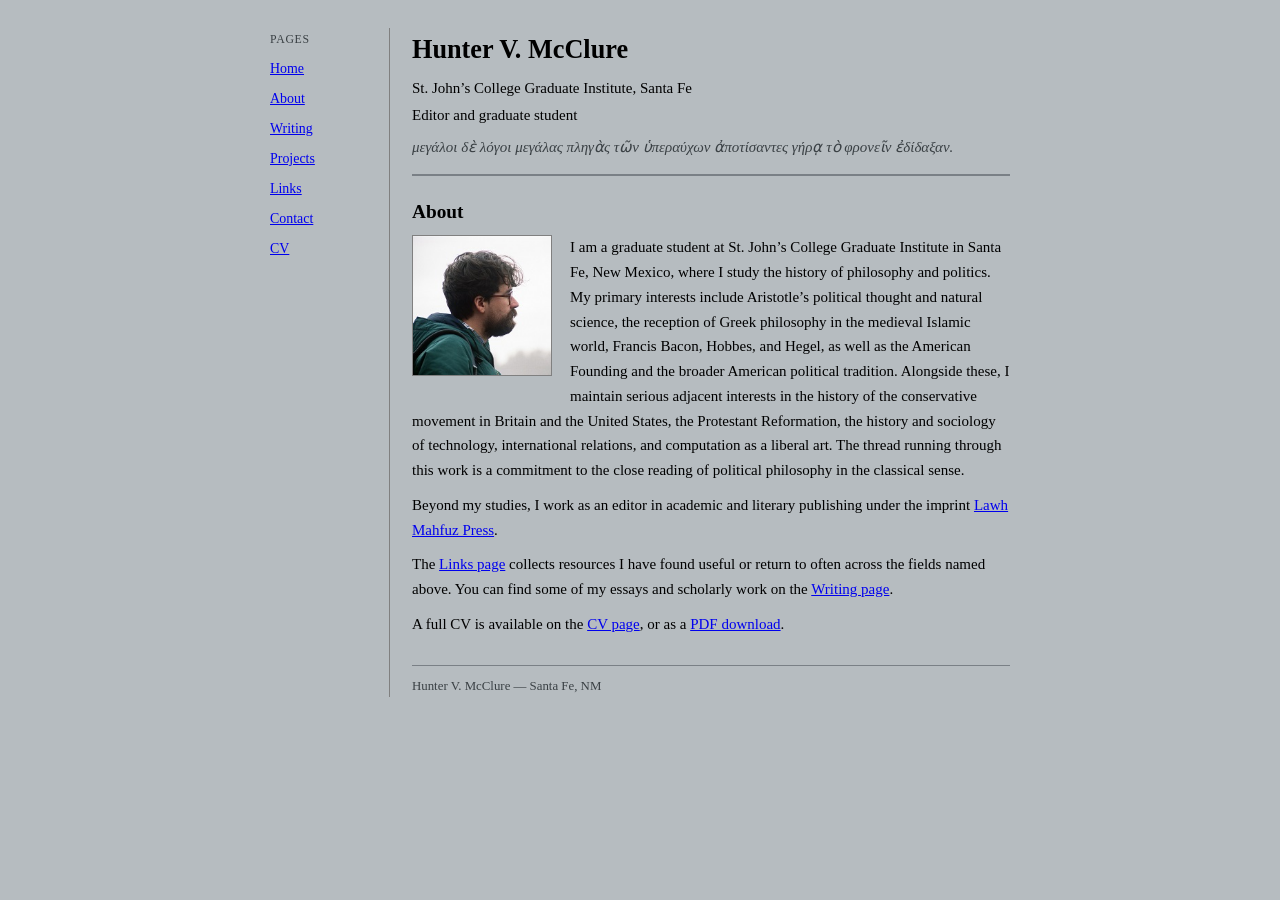
==== commit b6d510cd: "Update about.html" ====
--- a/about.html
+++ b/about.html
@@ -32,7 +32,7 @@
     <hr>
     <h2>About</h2>
       <img class="about-photo" src="photo.jpeg" alt="Hunter V. McClure">
-    <p>I am a graduate student at St. John&#8217;s College Graduate Institute in Santa Fe, New Mexico, where I study the history of philosophy and politics. My primary interests include Aristotle&#8217;s political thought and natural science, the reception of Greek philosophy in the medieval Islamic world, Francis Bacon, Hobbes, and Hegel, as well as the American Founding and the broader American political tradition. Alongside these, I maintain serious adjacent interests in the history of the conservative movement in Britain and the United States, the Protestant Reformation, the history and sociology of technology, international relations, and computation as a liberal art. The thread running through this work is a commitment to the close reading of political philosophy in the classical sense. My undergraduate formation at the University of Alabama in Huntsville, in English literature, early modern studies, and philosophy, gave me a grounding in continental thought and in the literature of the seventeenth century that continues to inform how I read.</p>
+    <p>I am a graduate student at St. John&#8217;s College Graduate Institute in Santa Fe, New Mexico, where I study the history of philosophy and politics. My primary interests include Aristotle&#8217;s political thought and natural science, the reception of Greek philosophy in the medieval Islamic world, Francis Bacon, Hobbes, and Hegel, as well as the American Founding and the broader American political tradition. Alongside these, I maintain serious adjacent interests in the history of the conservative movement in Britain and the United States, the Protestant Reformation, the history and sociology of technology, international relations, and computation as a liberal art. The thread running through this work is a commitment to the close reading of political philosophy in the classical sense.</p>
     <p>Beyond my studies, I work as an editor in academic and literary publishing under the imprint <a href="https://lawhmahfuzpress.com" target="_blank" rel="noopener">Lawh Mahfuz Press</a>.</p>
     <p>The <a href="links.html">Links page</a> collects resources I have found useful or return to often across the fields named above. You can find some of my essays and scholarly work on the <a href="writing.html">Writing page</a>.</p>
     <p>A full CV is available on the <a href="cv.html">CV page</a>, or as a <a href="cv.pdf" download>PDF download</a>.</p>
